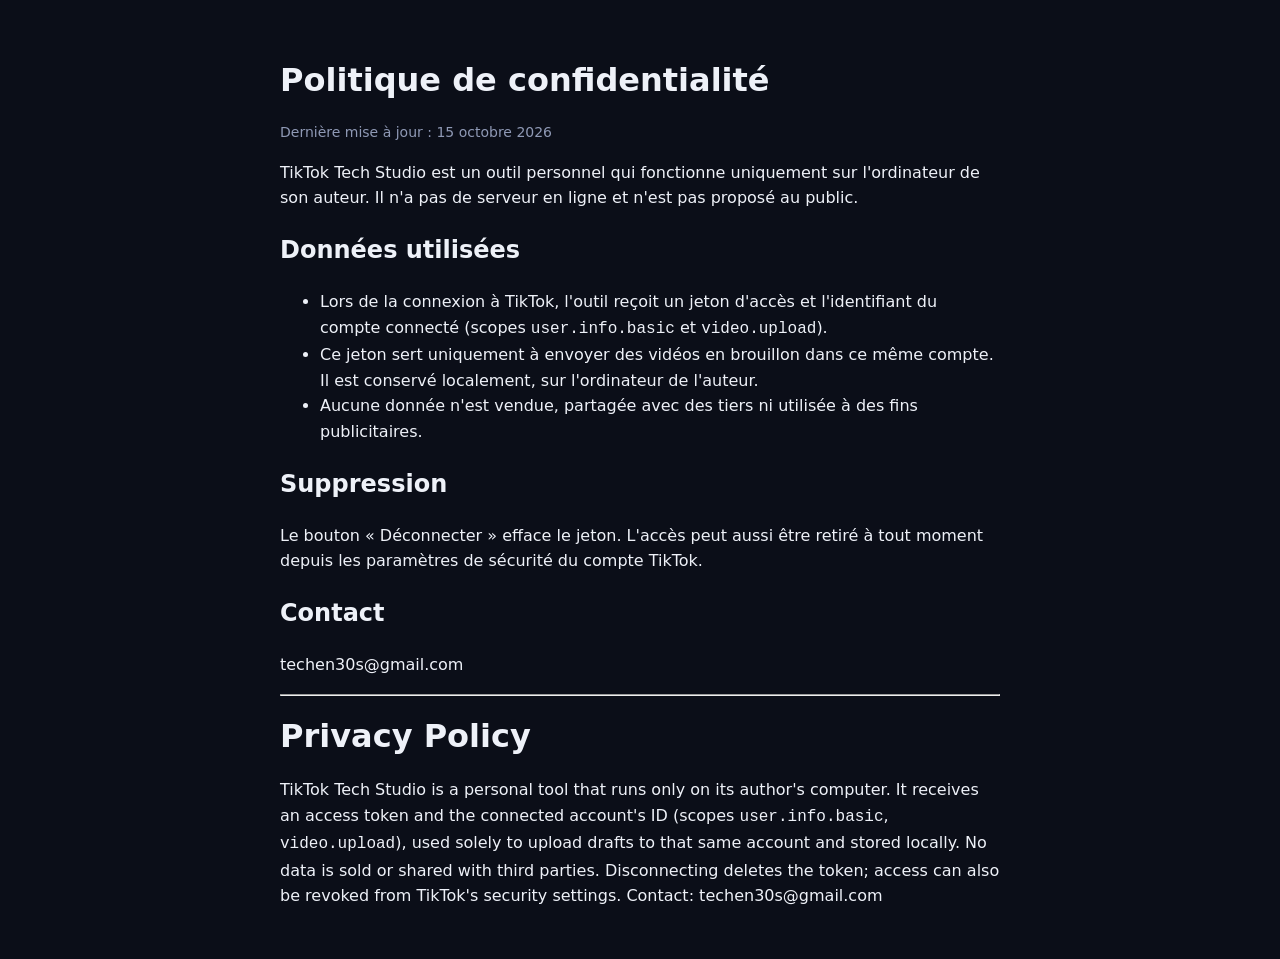
==== privacy.html @ e89d5dab "Add files via upload" ====
<!doctype html>
<html lang="fr"><head><meta charset="utf-8"><meta name="viewport" content="width=device-width, initial-scale=1">
<title>Confidentialité</title><link rel="stylesheet" href="style.css"></head>
<body><main>
<h1>Politique de confidentialité</h1>
<p class="aide">Dernière mise à jour : 15 octobre 2026</p>
<p>TikTok Tech Studio est un outil personnel qui fonctionne uniquement sur l'ordinateur de son auteur. Il n'a pas de serveur en ligne et n'est pas proposé au public.</p>
<h2>Données utilisées</h2>
<ul>
<li>Lors de la connexion à TikTok, l'outil reçoit un jeton d'accès et l'identifiant du compte connecté (scopes <code>user.info.basic</code> et <code>video.upload</code>).</li>
<li>Ce jeton sert uniquement à envoyer des vidéos en brouillon dans ce même compte. Il est conservé localement, sur l'ordinateur de l'auteur.</li>
<li>Aucune donnée n'est vendue, partagée avec des tiers ni utilisée à des fins publicitaires.</li>
</ul>
<h2>Suppression</h2>
<p>Le bouton « Déconnecter » efface le jeton. L'accès peut aussi être retiré à tout moment depuis les paramètres de sécurité du compte TikTok.</p>
<h2>Contact</h2>
<p>techen30s@gmail.com</p>
<hr>
<h1 lang="en">Privacy Policy</h1>
<p lang="en">TikTok Tech Studio is a personal tool that runs only on its author's computer. It receives an access token and the
connected account's ID (scopes <code>user.info.basic</code>, <code>video.upload</code>), used solely to upload drafts to that same
account and stored locally. No data is sold or shared with third parties. Disconnecting deletes the token; access can also be
revoked from TikTok's security settings. Contact: techen30s@gmail.com</p>
</main></body></html>
---- style.css ----
body { margin: 0; font: 16px/1.6 system-ui, sans-serif; background: #0b0e18; color: #eef1f8; }
main { max-width: 720px; margin: 0 auto; padding: 40px 16px; }
h1 { line-height: 1.2; }
a { color: #7cff6b; }
.aide { color: #8f99b5; font-size: 14px; }
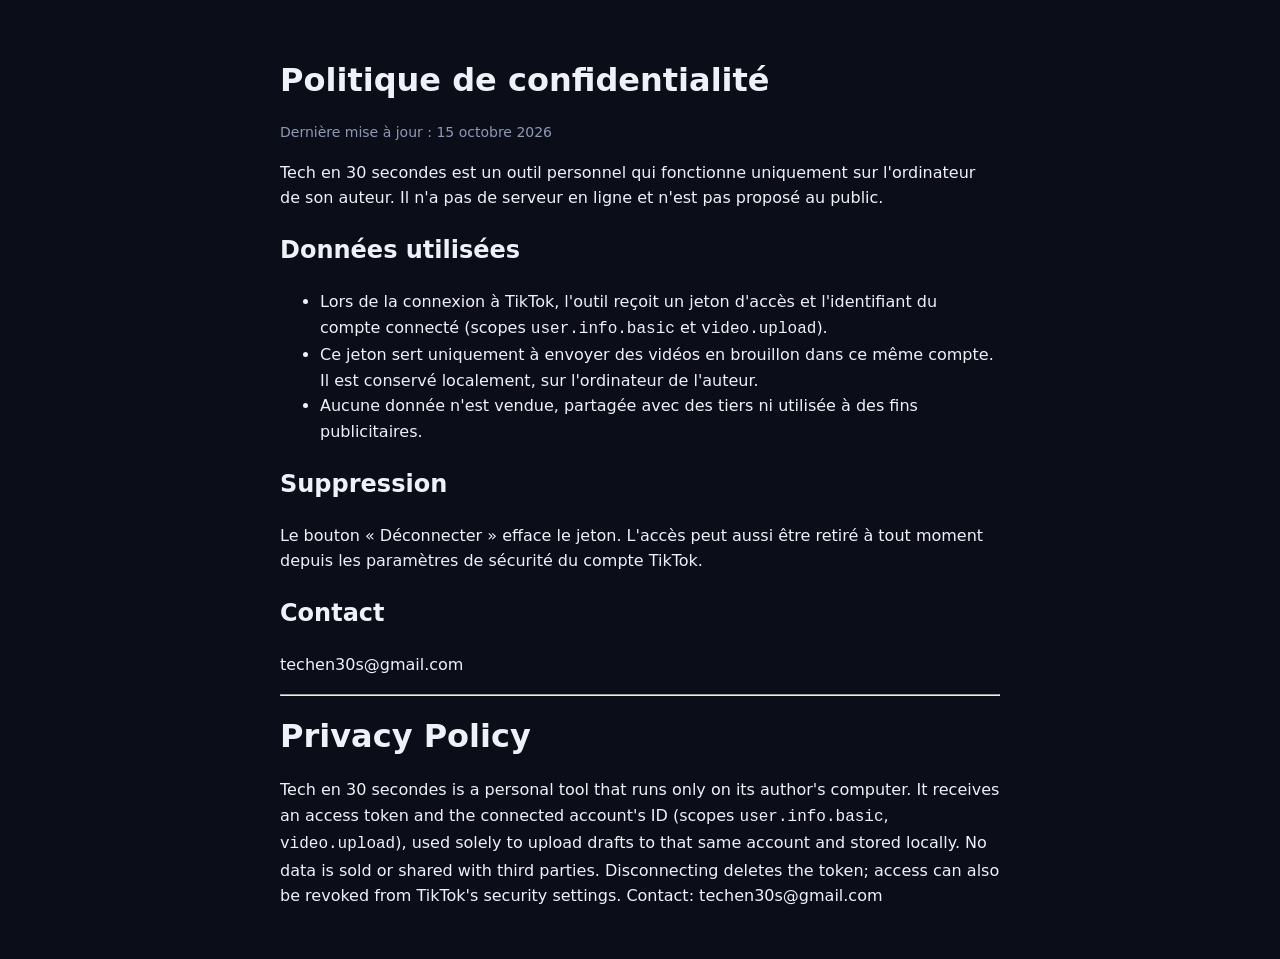
==== commit b754c0ab: "Add files via upload" ====
--- a/privacy.html
+++ b/privacy.html
@@ -4,7 +4,7 @@
 <body><main>
 <h1>Politique de confidentialité</h1>
 <p class="aide">Dernière mise à jour : 15 octobre 2026</p>
-<p>TikTok Tech Studio est un outil personnel qui fonctionne uniquement sur l'ordinateur de son auteur. Il n'a pas de serveur en ligne et n'est pas proposé au public.</p>
+<p>Tech en 30 secondes est un outil personnel qui fonctionne uniquement sur l'ordinateur de son auteur. Il n'a pas de serveur en ligne et n'est pas proposé au public.</p>
 <h2>Données utilisées</h2>
 <ul>
 <li>Lors de la connexion à TikTok, l'outil reçoit un jeton d'accès et l'identifiant du compte connecté (scopes <code>user.info.basic</code> et <code>video.upload</code>).</li>
@@ -17,7 +17,7 @@
 <p>techen30s@gmail.com</p>
 <hr>
 <h1 lang="en">Privacy Policy</h1>
-<p lang="en">TikTok Tech Studio is a personal tool that runs only on its author's computer. It receives an access token and the
+<p lang="en">Tech en 30 secondes is a personal tool that runs only on its author's computer. It receives an access token and the
 connected account's ID (scopes <code>user.info.basic</code>, <code>video.upload</code>), used solely to upload drafts to that same
 account and stored locally. No data is sold or shared with third parties. Disconnecting deletes the token; access can also be
 revoked from TikTok's security settings. Contact: techen30s@gmail.com</p>
